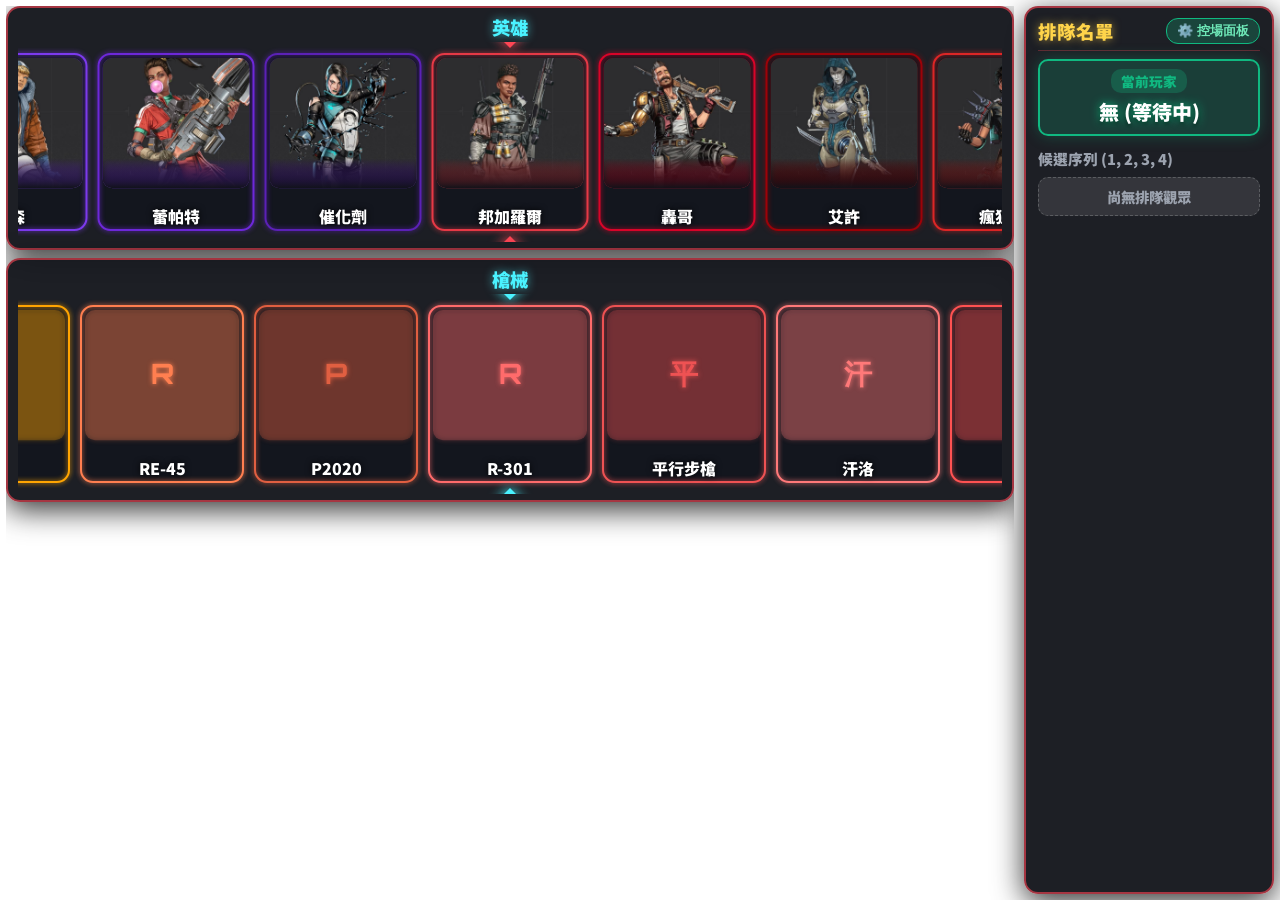
==== index.html @ d0d43a81 "BUGFIX: Fix script load order - wheel.js must load before hero_reel.js/weapon_reel.js (window.safeRo" ====
<!DOCTYPE html>
<html lang="zh-TW">
<head>
  <meta charset="UTF-8">
  <meta name="viewport" content="width=device-width, initial-scale=1.0">
  <title>Apex 轉盤小幫手</title>
  <link rel="stylesheet" href="css/style.css?v=1.0.2">
</head>
<body>
  <!-- Canvas Confetti Overlay -->
  <canvas id="confettiCanvas"></canvas>

  <div class="app-container">
    <!-- Top Application Header (Shown in Dock Mode) -->
    <header class="app-header">
      <div class="brand-logo">
        <div class="apex-icon"></div>
        <h1>Apex 轉盤小幫手</h1>
      </div>
      <div class="header-controls">
        <button id="toggleViewModeBtn" class="btn" style="background: rgba(16, 185, 129, 0.2); border-color: #10B981; color: #6EE7B7;">
          🎥 切換直播觀眾畫面
        </button>
        <button id="obsGuideBtn" class="btn">OBS 整合教學</button>
      </div>
    </header>

    <!-- Main Content Area -->
    <main class="main-content">
      
      <!-- Left: Dual Horizontal Reel Section (Hero Top, Weapon Bottom, Spin Actions) -->
      <section class="wheels-section">
        
        <!-- Twitch Realtime Live Notice Banner -->
        <div id="twitchNoticeBanner" class="twitch-notice-banner" style="display: none;">
          <span id="twitchNoticeText">Twitch 實況動態訊息</span>
        </div>

        <div class="wheels-container">
          <!-- 1. Top: Horizontal Hero Selector Reel -->
          <div class="hero-reel-card">
            <div class="wheel-title">英雄</div>
            <div class="hero-reel-wrapper">
              <canvas id="heroReelCanvas"></canvas>
            </div>
          </div>

          <!-- 2. Bottom: Horizontal Weapon Selector Reel -->
          <div class="hero-reel-card">
            <div class="wheel-title">槍械</div>
            <div class="hero-reel-wrapper">
              <canvas id="weaponReelCanvas"></canvas>
            </div>
          </div>
        </div>

        <!-- Spin Action Bar (Shown in Dock Mode) -->
        <div class="spin-action-bar">
          <button id="spinBothBtn" class="btn btn-primary btn-large-spin">
            一鍵全抽
          </button>
          <div class="spin-buttons-group">
            <button id="spinLegendBtn" class="btn">單獨抽英雄</button>
            <button id="spinWeaponBtn" class="btn">單獨抽槍械</button>
          </div>
        </div>

        <!-- Result Combination Banner (Shown in Dock Mode) -->
        <div id="resultBanner" class="result-banner">
          <div class="result-title">隨機組合結果</div>
          <div id="resultCombination" class="result-combination">請點擊上方按鈕或由觀眾扣點抽籤！</div>
        </div>

      </section>

      <!-- Right Panel 1: Stream Broadcast Queue Panel (Shown in Viewer Mode) -->
      <aside class="overlay-queue-panel">
        <div class="overlay-queue-header-bar">
          <span class="overlay-queue-title">排隊名單</span>
          <button id="dockGearToggleBtn" class="gear-toggle-btn" title="點擊切換實況主控制面板">
            ⚙️ 控場面板
          </button>
        </div>
        <div class="overlay-active-card">
          <div class="active-badge-tag">當前玩家</div>
          <div id="overlayActiveName" class="overlay-active-name">無 (等待中)</div>
        </div>
        <div class="overlay-waitlist-header">候選序列 (1, 2, 3, 4)</div>
        <div id="overlayWaitlistContainer" class="overlay-waitlist-list">
          <div class="overlay-wait-row empty">尚無排隊觀眾</div>
        </div>
      </aside>

      <!-- Right Panel 2: Streamer Control & Settings Dock (Shown in Dock Mode) -->
      <aside class="sidebar-panel">
        <div class="tab-nav">
          <button class="tab-btn active" data-tab="tabQueue">控場</button>
          <button class="tab-btn" data-tab="tabLegends">英雄庫</button>
          <button class="tab-btn" data-tab="tabWeapons">槍械庫</button>
          <button class="tab-btn" data-tab="tabTwitch">Twitch 連動</button>
          <button class="tab-btn" data-tab="tabSettings">設定</button>
        </div>

        <!-- Tab 1: Streamer Queue Controller -->
        <div id="tabQueue" class="tab-content active">
          <div id="queueControlCard" class="queue-control-card">
            <div class="queue-header">
              <span class="queue-title">實況主佇列控場</span>
              <span id="queueBadgeCount" class="queue-badge">佇列: 0 人</span>
            </div>

            <div class="queue-active-player">
              <div class="active-label">當前挑戰玩家：</div>
              <div id="activePlayerName" class="active-name">無 (等待觀眾點數兌換)</div>
            </div>

            <div class="queue-actions">
              <button id="completeChallengeBtn" class="btn btn-primary" style="flex: 2; justify-content: center; background: #10B981; border-color: #10B981; font-size: 0.95rem; padding: 10px 8px;">
                完成此局挑戰 (抽取下一位)
              </button>
              <button id="clearQueueBtn" class="btn" style="flex: 1; justify-content: center; background: rgba(239, 68, 68, 0.2); border-color: #EF4444; color: #FCA5A5; font-size: 0.85rem;">
                清空佇列
              </button>
            </div>

            <div id="queueWaitlistContainer" class="queue-waitlist">
              <!-- Waiting list items injected by JS -->
            </div>
          </div>
        </div>

        <!-- Tab 2: Legends Editor -->
        <div id="tabLegends" class="tab-content">
          <div class="item-filter-tools">
            <button id="selectAllLegendsBtn" class="btn">全選</button>
            <button id="deselectAllLegendsBtn" class="btn">全不選</button>
          </div>
          <div id="legendListEditor" class="item-list-container">
            <!-- Dynamic checkboxes injected by JS -->
          </div>
        </div>

        <!-- Tab 3: Weapons Editor -->
        <div id="tabWeapons" class="tab-content">
          <div class="item-filter-tools">
            <button id="selectAllWeaponsBtn" class="btn">全選</button>
            <button id="deselectAllWeaponsBtn" class="btn">全不選</button>
          </div>
          <div id="weaponListEditor" class="item-list-container">
            <!-- Dynamic checkboxes injected by JS -->
          </div>
        </div>

        <!-- Tab 4: Zero-Setup Twitch Integration -->
        <div id="tabTwitch" class="tab-content">
          <div id="twitchStatusBadge" class="twitch-status-badge disconnected">
            Twitch 未連線
          </div>

          <div class="setting-group">
            <label for="twitchChannelInput">Twitch 頻道名稱 (Channel ID)</label>
            <input type="text" id="twitchChannelInput" placeholder="例如: arnold1124" style="padding: 8px 12px; background: var(--apex-card); border: 1px solid var(--apex-border); color: #fff; border-radius: var(--radius-md);">
          </div>

          <div class="setting-group">
            <label for="twitchRewardInput">忠誠點數兌換項目名稱</label>
            <input type="text" id="twitchRewardInput" value="抽隨機英雄和槍枝" placeholder="例如: 抽隨機英雄和槍枝" style="padding: 8px 12px; background: var(--apex-card); border: 1px solid var(--apex-border); color: #fff; border-radius: var(--radius-md);">
            <span style="font-size: 0.82rem; color: var(--accent-gold); line-height: 1.4; margin-top: 2px;">
              ⚡ 免權限零設定說明：在 Twitch 後台建立此點數時，只需將「需要觀眾輸入文字」勾選開啟，即可開箱即用！
            </span>
          </div>

          <div class="setting-group" style="margin-top: 8px;">
            <label style="display: flex; align-items: center; gap: 10px; cursor: pointer; color: var(--text-main); font-weight: 700;">
              <input type="checkbox" id="strictPointsOnlyCheck" checked style="width: 18px; height: 18px; accent-color: var(--apex-red);">
              <span>防刷機制：僅限真正扣除忠誠點數才觸發 (阻擋免費文字/指令)</span>
            </label>
          </div>

          <div style="margin-top: 12px; display: flex; flex-direction: column; gap: 8px;">
            <button id="connectTwitchBtn" class="btn btn-primary" style="width: 100%; justify-content: center; padding: 12px;">
              儲存設定並連結 Twitch
            </button>
            <button id="testTwitchTriggerBtn" class="btn" style="width: 100%; justify-content: center; padding: 10px; background: rgba(145, 70, 255, 0.2); border-color: #9146FF; color: #E0C3FF;">
              測試連動抽籤 (Test Trigger)
            </button>
            <div id="twitchSaveToast" class="save-toast-banner" style="display: none;">
              ✓ 設定已成功儲存並套用！
            </div>
          </div>

          <!-- Twitch Debug Log Window -->
          <div style="margin-top: 10px;">
            <label style="font-size: 0.85rem; font-weight: 700; color: var(--text-sub);">Twitch 即時訊號監控 Log</label>
            <div id="twitchLogContainer" class="twitch-log-box">
              <div class="log-item">零設定模式：輸入頻道名稱即可直接連線使用。</div>
            </div>
          </div>
        </div>

        <!-- Tab 5: Settings -->
        <div id="tabSettings" class="tab-content">
          <div class="setting-group">
            <label for="volumeSlider">音效音量</label>
            <input type="range" id="volumeSlider" min="0" max="1" step="0.05" value="0.65">
          </div>

          <div class="setting-group">
            <label for="durationSlider">旋轉時間</label>
            <input type="range" id="durationSlider" min="2000" max="8000" step="500" value="4500">
          </div>

          <div class="setting-group" style="margin-top: 10px;">
            <label style="display: flex; align-items: center; gap: 10px; cursor: pointer; color: var(--text-main); font-weight: 700;">
              <input type="checkbox" id="muteDockAudioCheck" checked style="width: 18px; height: 18px; accent-color: var(--apex-red);">
              <span>防止重音：控制面板自動靜音 (由 OBS 直播圖層發聲)</span>
            </label>
          </div>
        </div>
      </aside>
    </main>
  </div>

  <!-- OBS Guide Modal -->
  <div id="obsGuideModal" class="modal-overlay">
    <div class="modal-box">
      <div class="modal-header">
        <h2>OBS Studio 插件整合教學</h2>
        <button id="closeModalBtn" class="btn">關閉</button>
      </div>
      <div class="modal-body">
        <p>這款雙橫向選單可完美整合至 OBS Studio 做為實況圖層或控制面板：</p>
        <ol>
          <li>
            <strong>自訂圖片：</strong>
            <br>
            您可將英雄/槍械圖片放置於 <code>image/</code> 資料夾中。
          </li>
          <li>
            <strong>Twitch 忠誠點數連動：</strong>
            <br>
            點擊右側側邊欄 <code>Twitch 連動</code>，填入您的頻道名稱（如 <code>arnold1124</code>）並點擊連線！觀眾兌換忠誠點數即會自動觸發排隊抽籤！
          </li>
          <li>
            <strong>設定為 OBS 實況圖層（畫面呈現）：</strong>
            <br>
            在 OBS「來源」視窗點擊 <code>+</code> &rarr; 選擇 <code>瀏覽器</code>。
            網址填寫 <code>http://localhost:8000/</code>。
          </li>
          <li>
            <strong>設定為 OBS 獨立控制面板（實況主控場）：</strong>
            <br>
            在 OBS 頂部選單點擊 <code>停駐視窗 (D)</code> &rarr; <code>自訂瀏覽器停駐點...</code>。
            網址填寫 <code>http://localhost:8000/?mode=dock</code>！
          </li>
        </ol>
      </div>
    </div>
  </div>

  <!-- JavaScript Scripts: Load Order Matters! wheel.js must be before hero_reel & weapon_reel -->
  <script src="js/apex_data.js?v=1.0.3"></script>
  <script src="js/audio.js?v=1.0.3"></script>
  <script src="js/wheel.js?v=1.0.3"></script>
  <script src="js/hero_reel.js?v=1.0.3"></script>
  <script src="js/weapon_reel.js?v=1.0.3"></script>
  <script src="js/twitch_integration.js?v=1.0.3"></script>
  <script src="js/app.js?v=1.0.3"></script>
</body>
</html>
---- css/style.css ----
/* ==========================================================================
   Apex Legends OBS Visual Roulette Style Sheet
   Includes Horizontal Hero Character Carousel & Weapon Wheel
   Compact Layout matching User Hand-Drawn Sketch & 800x600 Viewport
   ========================================================================== */

@import url('https://fonts.googleapis.com/css2?family=Orbitron:wght@600;800;900&family=Noto+Sans+TC:wght@500;700;900&display=swap');

:root {
  --apex-red: #ff4655;
  --apex-red-hover: #fa233b;
  --apex-dark: #0f1015;
  --apex-panel: rgba(22, 25, 35, 0.9);
  --apex-card: rgba(30, 34, 48, 0.8);
  --apex-border: rgba(255, 70, 85, 0.3);
  --text-main: #ffffff;
  --text-sub: #9ca3af;
  --accent-cyan: #4af2ff;
  --accent-gold: #ffd44a;
  --radius-lg: 14px;
  --radius-md: 10px;
  --shadow-glow: 0 0 20px rgba(255, 70, 85, 0.4);
}

* {
  box-sizing: border-box;
  margin: 0;
  padding: 0;
  user-select: none;
}

body {
  font-family: 'Noto Sans TC', 'Orbitron', system-ui, sans-serif;
  background-color: transparent;
  color: var(--text-main);
  min-height: 100vh;
  overflow: hidden;
}

/* ==========================================================================
   DEFAULT LAYOUT: Pure Stream Viewer Overlay (3 Components Only!)
   1. Hero Reel (Top Left)
   2. Gun Reel (Bottom Left)
   3. Queue Waitlist (Right Side)
   High Contrast & Large Bold Typography for OBS Corner Scaling Readability!
   ========================================================================== */

.app-container {
  display: flex;
  flex-direction: column;
  height: 100vh;
  overflow: hidden;
  background: transparent;
}

/* Hide Top Header, Spin Action Buttons, Result Banner, and Sidebar Tabs BY DEFAULT */
.app-header,
.spin-action-bar,
.result-banner,
.sidebar-panel {
  display: none !important;
}

/* Show Pure Stream Queue Panel BY DEFAULT */
.overlay-queue-panel {
  display: flex !important;
  width: 250px;
  background: rgba(15, 17, 24, 0.94);
  border: 2px solid rgba(255, 70, 85, 0.6);
  border-radius: var(--radius-lg);
  padding: 10px 12px;
  gap: 8px;
  box-shadow: 0 8px 30px rgba(0, 0, 0, 0.8);
  height: 100%;
  flex-direction: column;
}

.main-content {
  display: flex;
  flex: 1;
  gap: 10px;
  padding: 6px;
  max-width: 1600px;
  margin: 0 auto;
  width: 100%;
  height: 100vh;
  overflow: hidden;
  background: transparent;
}

.wheels-section {
  flex: 1;
  display: flex;
  flex-direction: column;
  align-items: center;
  gap: 8px;
  height: 100%;
  overflow-y: auto;
  justify-content: flex-start;
}

.wheels-section::-webkit-scrollbar {
  width: 4px;
}
.wheels-section::-webkit-scrollbar-thumb {
  background: var(--apex-red);
  border-radius: 2px;
}

.wheels-container {
  display: flex;
  flex-direction: column;
  align-items: center;
  gap: 8px;
  width: 100%;
}

.hero-reel-card {
  width: 100%;
  background: rgba(15, 17, 24, 0.94);
  border: 2px solid rgba(255, 70, 85, 0.6);
  border-radius: var(--radius-lg);
  padding: 6px 10px;
  display: flex;
  flex-direction: column;
  align-items: center;
  justify-content: center;
  backdrop-filter: blur(10px);
  box-shadow: 0 8px 30px rgba(0, 0, 0, 0.8);
}

.hero-reel-wrapper {
  position: relative;
  width: 100%;
  height: 200px;
  overflow: hidden;
  display: flex;
  align-items: center;
  justify-content: center;
}

.wheel-title {
  font-family: 'Orbitron', 'Noto Sans TC', sans-serif;
  font-size: 1.15rem;
  font-weight: 900;
  color: var(--accent-cyan);
  margin-bottom: 2px;
  display: flex;
  align-items: center;
  gap: 6px;
  text-shadow: 0 0 10px rgba(74, 242, 255, 0.6);
}

/* Queue Waitlist Panel Styling - HIGH CONTRAST LARGE BOLD FONT */
.overlay-queue-header-bar {
  display: flex;
  justify-content: space-between;
  align-items: center;
  border-bottom: 1.5px solid var(--apex-border);
  padding-bottom: 6px;
  flex-shrink: 0;
}

.overlay-queue-title {
  font-family: 'Orbitron', 'Noto Sans TC', sans-serif;
  font-size: 1.15rem;
  font-weight: 900;
  color: var(--accent-gold);
  letter-spacing: 1px;
  text-shadow: 0 0 10px rgba(255, 212, 74, 0.6);
}

.gear-toggle-btn {
  background: rgba(16, 185, 129, 0.25);
  border: 1px solid #10B981;
  color: #6EE7B7;
  font-size: 0.82rem;
  font-weight: 900;
  padding: 3px 10px;
  border-radius: 12px;
  cursor: pointer;
  transition: all 0.2s ease;
}

.gear-toggle-btn:hover {
  background: #10B981;
  color: #000;
}

.overlay-active-card {
  background: rgba(16, 185, 129, 0.2);
  border: 2px solid #10B981;
  border-radius: var(--radius-md);
  padding: 8px 10px;
  display: flex;
  flex-direction: column;
  align-items: center;
  gap: 4px;
  text-align: center;
  flex-shrink: 0;
  box-shadow: 0 0 15px rgba(16, 185, 129, 0.3);
}

.active-badge-tag {
  font-size: 0.85rem;
  font-weight: 900;
  color: #10B981;
  background: rgba(16, 185, 129, 0.25);
  padding: 2px 10px;
  border-radius: 10px;
}

.overlay-active-name {
  font-size: 1.25rem;
  font-weight: 900;
  color: #ffffff;
  text-shadow: 0 0 10px #10B981, 0 2px 4px rgba(0,0,0,0.9);
  word-break: break-all;
}

.overlay-waitlist-header {
  font-size: 0.92rem;
  font-weight: 900;
  color: var(--text-sub);
  margin-top: 4px;
  flex-shrink: 0;
}

.overlay-waitlist-list {
  display: flex;
  flex-direction: column;
  gap: 6px;
  overflow-y: auto;
  flex: 1;
}

.overlay-waitlist-list::-webkit-scrollbar {
  width: 4px;
}
.overlay-waitlist-list::-webkit-scrollbar-thumb {
  background: #10B981;
  border-radius: 2px;
}

.overlay-wait-row {
  display: flex;
  align-items: center;
  gap: 8px;
  background: rgba(255, 255, 255, 0.1);
  border: 1px solid rgba(255, 255, 255, 0.2);
  padding: 8px 10px;
  border-radius: var(--radius-md);
  font-size: 1rem;
  color: #ffffff;
  flex-shrink: 0;
  font-weight: 900;
}

.overlay-wait-row .num {
  font-family: 'Orbitron', sans-serif;
  font-weight: 900;
  font-size: 1.15rem;
  color: #10B981;
  min-width: 24px;
  text-shadow: 0 0 6px #10B981;
}

.overlay-wait-row .name {
  font-weight: 900;
  overflow: hidden;
  text-overflow: ellipsis;
  white-space: nowrap;
  text-shadow: 0 1px 3px rgba(0,0,0,0.9);
}

.overlay-wait-row.empty {
  color: var(--text-sub);
  font-size: 0.9rem;
  justify-content: center;
  border-style: dashed;
}


/* ==========================================================================
   STREAMER CONTROL DOCK MODE (`body.dock-mode` or `?mode=dock`)
   Only activated in OBS Custom Dock (停駐視窗) for streamer control
   ========================================================================== */

body.dock-mode {
  background-color: var(--apex-dark) !important;
  background-image: 
    radial-gradient(circle at 15% 20%, rgba(255, 70, 85, 0.12) 0%, transparent 40%),
    radial-gradient(circle at 85% 80%, rgba(74, 242, 255, 0.08) 0%, transparent 40%) !important;
  overflow-y: auto !important;
}

body.dock-mode .app-container {
  height: auto !important;
  min-height: 100vh;
  overflow-y: auto !important;
}

body.dock-mode .app-header {
  display: flex !important;
}

body.dock-mode .spin-action-bar {
  display: flex !important;
}

body.dock-mode .sidebar-panel {
  display: flex !important;
  width: 100% !important;
  max-width: 100% !important;
  min-width: 280px;
}

body.dock-mode .overlay-queue-panel {
  display: none !important;
}

body.dock-mode .hero-reel-wrapper {
  height: 145px !important;
}

body.dock-mode .main-content {
  display: flex !important;
  flex-direction: column !important;
  height: auto !important;
  min-height: calc(100vh - 44px) !important;
  overflow-y: auto !important;
  padding: 10px !important;
  gap: 12px !important;
}

body.dock-mode .wheels-section {
  width: 100% !important;
  height: auto !important;
  overflow: visible !important;
}

/* App Header */
.app-header {
  display: flex;
  justify-content: space-between;
  align-items: center;
  padding: 6px 14px;
  background: var(--apex-panel);
  backdrop-filter: blur(12px);
  border-bottom: 1px solid var(--apex-border);
  box-shadow: 0 2px 10px rgba(0, 0, 0, 0.5);
}

.brand-logo {
  display: flex;
  align-items: center;
  gap: 8px;
}

.brand-logo .apex-icon {
  width: 22px;
  height: 22px;
  background: var(--apex-red);
  clip-path: polygon(50% 0%, 100% 100%, 0% 100%);
}

.brand-logo h1 {
  font-family: 'Orbitron', 'Noto Sans TC', sans-serif;
  font-size: 1.1rem;
  font-weight: 900;
  letter-spacing: 1px;
  background: linear-gradient(135deg, #ffffff 0%, var(--apex-red) 100%);
  -webkit-background-clip: text;
  -webkit-text-fill-color: transparent;
}

.header-controls {
  display: flex;
  gap: 8px;
}

/* Buttons */
.btn {
  background: var(--apex-card);
  color: var(--text-main);
  border: 1px solid var(--apex-border);
  padding: 6px 12px;
  font-size: 0.82rem;
  font-weight: 700;
  border-radius: var(--radius-md);
  cursor: pointer;
  display: inline-flex;
  align-items: center;
  gap: 6px;
  transition: all 0.2s ease;
}

.btn:hover {
  background: rgba(255, 70, 85, 0.2);
  border-color: var(--apex-red);
  transform: translateY(-1px);
  box-shadow: 0 4px 12px rgba(255, 70, 85, 0.3);
}

.btn-primary {
  background: var(--apex-red);
  border-color: var(--apex-red);
  color: #ffffff;
  font-size: 0.95rem;
  padding: 8px 20px;
  letter-spacing: 1px;
}

.btn-primary:hover {
  background: var(--apex-red-hover);
  box-shadow: var(--shadow-glow);
}

.btn-large-spin {
  font-family: 'Orbitron', 'Noto Sans TC', sans-serif;
  font-size: 1.15rem;
  font-weight: 900;
  padding: 10px 32px;
  border-radius: 30px;
  background: linear-gradient(135deg, #ff4655 0%, #ff1e38 100%);
  box-shadow: 0 0 20px rgba(255, 70, 85, 0.5);
  animation: pulse-glow 2s infinite alternate;
}

@keyframes pulse-glow {
  0% { box-shadow: 0 0 15px rgba(255, 70, 85, 0.4); }
  100% { box-shadow: 0 0 30px rgba(255, 70, 85, 0.8), 0 0 8px #ffffff; }
}

/* Streamer Queue Control Card (Dock Mode) */
.queue-control-card {
  width: 100%;
  background: rgba(16, 185, 129, 0.08);
  border: 1.5px solid #10B981;
  border-radius: var(--radius-lg);
  padding: 10px 12px;
  display: flex;
  flex-direction: column;
  gap: 8px;
  box-shadow: 0 0 15px rgba(16, 185, 129, 0.2);
}

.queue-header {
  display: flex;
  justify-content: space-between;
  align-items: center;
}

.queue-title {
  font-family: 'Orbitron', 'Noto Sans TC', sans-serif;
  font-size: 0.9rem;
  font-weight: 900;
  color: #10B981;
}

.queue-badge {
  background: #10B981;
  color: #000;
  font-weight: 900;
  font-size: 0.75rem;
  padding: 2px 8px;
  border-radius: 10px;
}

.queue-active-player {
  background: rgba(0, 0, 0, 0.4);
  border: 1px solid rgba(16, 185, 129, 0.3);
  padding: 8px 10px;
  border-radius: var(--radius-md);
  display: flex;
  align-items: center;
  gap: 8px;
}

.active-label {
  font-size: 0.8rem;
  color: var(--text-sub);
}

.active-name {
  font-size: 0.98rem;
  font-weight: 900;
  color: #ffffff;
  text-shadow: 0 0 8px #10B981;
}

.queue-actions {
  display: flex;
  gap: 6px;
}

.queue-waitlist {
  display: flex;
  flex-wrap: wrap;
  gap: 4px;
  font-size: 0.75rem;
}

.queue-wait-item {
  background: rgba(255, 255, 255, 0.08);
  border: 1px solid rgba(255, 255, 255, 0.15);
  padding: 2px 8px;
  border-radius: 10px;
  color: var(--text-sub);
}

/* Spin Controls Action Bar */
.spin-action-bar {
  display: flex;
  flex-direction: column;
  align-items: center;
  gap: 6px;
  margin-top: 2px;
}

.spin-buttons-group {
  display: flex;
  gap: 8px;
}

/* Winning Result Banner */
.result-banner {
  width: 100%;
  background: linear-gradient(90deg, rgba(255, 70, 85, 0.1) 0%, rgba(255, 70, 85, 0.25) 50%, rgba(255, 70, 85, 0.1) 100%);
  border: 1.5px solid var(--apex-red);
  border-radius: var(--radius-lg);
  padding: 8px 14px;
  text-align: center;
  box-shadow: var(--shadow-glow);
  display: none;
  animation: result-slide-in 0.4s ease;
}

.result-banner.active {
  display: block;
}

@keyframes result-slide-in {
  from { opacity: 0; transform: translateY(10px); }
  to { opacity: 1; transform: translateY(0); }
}

.result-title {
  font-size: 0.75rem;
  color: var(--accent-gold);
  letter-spacing: 1.5px;
  text-transform: uppercase;
  margin-bottom: 2px;
}

.result-combination {
  font-family: 'Orbitron', 'Noto Sans TC', sans-serif;
  font-size: 1.25rem;
  font-weight: 900;
  color: #ffffff;
  text-shadow: 0 0 10px rgba(255, 255, 255, 0.8), 0 0 16px var(--apex-red);
}

/* Twitch Integration Badge, Toast, Debug Log & Notice Banner */
.twitch-status-badge {
  padding: 6px 10px;
  border-radius: var(--radius-md);
  font-weight: 700;
  font-size: 0.8rem;
  text-align: center;
  margin-bottom: 8px;
  transition: all 0.3s ease;
}

.twitch-status-badge.connected {
  background: rgba(16, 185, 129, 0.2);
  border: 1px solid #10B981;
  color: #10B981;
}

.twitch-status-badge.connecting {
  background: rgba(245, 158, 11, 0.2);
  border: 1px solid #F59E0B;
  color: #F59E0B;
}

.twitch-status-badge.disconnected {
  background: rgba(156, 163, 175, 0.15);
  border: 1px solid #9CA3AF;
  color: #9CA3AF;
}

.twitch-status-badge.error {
  background: rgba(239, 68, 68, 0.2);
  border: 1px solid #EF4444;
  color: #EF4444;
}

.save-toast-banner {
  margin-top: 6px;
  padding: 6px 10px;
  background: rgba(16, 185, 129, 0.2);
  border: 1px solid #10B981;
  color: #10B981;
  border-radius: var(--radius-md);
  font-size: 0.8rem;
  font-weight: 700;
  text-align: center;
  animation: result-slide-in 0.3s ease;
}

.twitch-log-box {
  margin-top: 4px;
  background: rgba(10, 12, 18, 0.9);
  border: 1px solid rgba(255, 255, 255, 0.1);
  border-radius: var(--radius-md);
  padding: 6px 8px;
  font-family: Consolas, monospace;
  font-size: 0.72rem;
  color: #a7f3d0;
  max-height: 100px;
  overflow-y: auto;
  line-height: 1.4;
}

.twitch-log-box .log-item {
  margin-bottom: 2px;
  word-break: break-all;
  border-bottom: 1px solid rgba(255, 255, 255, 0.04);
  padding-bottom: 2px;
}

.twitch-notice-banner {
  width: 100%;
  background: linear-gradient(90deg, rgba(145, 70, 255, 0.2) 0%, rgba(145, 70, 255, 0.4) 50%, rgba(145, 70, 255, 0.2) 100%);
  border: 1px solid #9146FF;
  border-radius: var(--radius-lg);
  padding: 6px 12px;
  text-align: center;
  color: #E0C3FF;
  font-weight: 700;
  font-size: 0.88rem;
  box-shadow: 0 0 15px rgba(145, 70, 255, 0.4);
  animation: twitch-pulse 2s infinite alternate;
}

@keyframes twitch-pulse {
  0% { box-shadow: 0 0 10px rgba(145, 70, 255, 0.3); }
  100% { box-shadow: 0 0 25px rgba(145, 70, 255, 0.8); }
}

/* Right Sidebar Editor & Controls (Dock Mode Only) */
.sidebar-panel {
  width: 290px;
  background: var(--apex-panel);
  border: 1px solid var(--apex-border);
  border-radius: var(--radius-lg);
  padding: 10px;
  display: flex;
  flex-direction: column;
  gap: 10px;
  height: 100%;
  overflow-y: auto;
}

.sidebar-panel::-webkit-scrollbar {
  width: 4px;
}
.sidebar-panel::-webkit-scrollbar-thumb {
  background: var(--apex-red);
  border-radius: 2px;
}

.tab-nav {
  display: flex;
  border-bottom: 1px solid rgba(255, 255, 255, 0.1);
}

.tab-btn {
  flex: 1;
  padding: 6px 2px;
  background: transparent;
  border: none;
  color: var(--text-sub);
  font-weight: 700;
  font-size: 0.8rem;
  cursor: pointer;
  border-bottom: 2px solid transparent;
  transition: all 0.2s;
  text-align: center;
}

.tab-btn.active {
  color: var(--apex-red);
  border-bottom-color: var(--apex-red);
}

.tab-content {
  display: none;
}

.tab-content.active {
  display: flex;
  flex-direction: column;
  gap: 10px;
}

/* Settings Form Controls */
.setting-group {
  display: flex;
  flex-direction: column;
  gap: 4px;
}

.setting-group label {
  font-size: 0.8rem;
  font-weight: 700;
  color: var(--text-sub);
}

.setting-group input[type="range"],
.setting-group select {
  background: var(--apex-card);
  border: 1px solid var(--apex-border);
  color: var(--text-main);
  padding: 6px 10px;
  border-radius: var(--radius-md);
  outline: none;
}

/* Item List Checkboxes */
.item-filter-tools {
  display: flex;
  gap: 6px;
  margin-bottom: 4px;
}

.item-list-container {
  display: flex;
  flex-direction: column;
  gap: 4px;
  max-height: 400px;
  overflow-y: auto;
  padding-right: 4px;
}

.item-checkbox-row {
  display: flex;
  align-items: center;
  justify-content: space-between;
  background: rgba(255, 255, 255, 0.04);
  padding: 6px 10px;
  border-radius: 6px;
  border-left: 3px solid var(--apex-red);
}

.item-checkbox-row label {
  display: flex;
  align-items: center;
  gap: 8px;
  cursor: pointer;
  font-size: 0.82rem;
  width: 100%;
}

.item-checkbox-row input[type="checkbox"] {
  accent-color: var(--apex-red);
  width: 14px;
  height: 14px;
}

/* Confetti Particle Canvas overlay */
#confettiCanvas {
  position: fixed;
  top: 0;
  left: 0;
  width: 100vw;
  height: 100vh;
  pointer-events: none;
  z-index: 9999;
}

/* OBS Setup Guide Modal */
.modal-overlay {
  position: fixed;
  top: 0;
  left: 0;
  width: 100vw;
  height: 100vh;
  background: rgba(0, 0, 0, 0.85);
  backdrop-filter: blur(8px);
  display: none;
  align-items: center;
  justify-content: center;
  z-index: 10000;
}

.modal-overlay.active {
  display: flex;
}

.modal-box {
  background: var(--apex-panel);
  border: 2px solid var(--apex-red);
  border-radius: var(--radius-lg);
  padding: 20px;
  max-width: 600px;
  width: 90%;
  box-shadow: 0 0 30px rgba(255, 70, 85, 0.4);
}

.modal-header {
  display: flex;
  justify-content: space-between;
  align-items: center;
  margin-bottom: 12px;
}

.modal-header h2 {
  color: var(--apex-red);
  font-family: 'Orbitron', sans-serif;
  font-size: 1.1rem;
}

.modal-body {
  line-height: 1.5;
  font-size: 0.85rem;
}

.modal-body code {
  background: rgba(255, 70, 85, 0.15);
  color: var(--accent-gold);
  padding: 2px 6px;
  border-radius: 4px;
}

.modal-body li {
  margin-bottom: 6px;
}
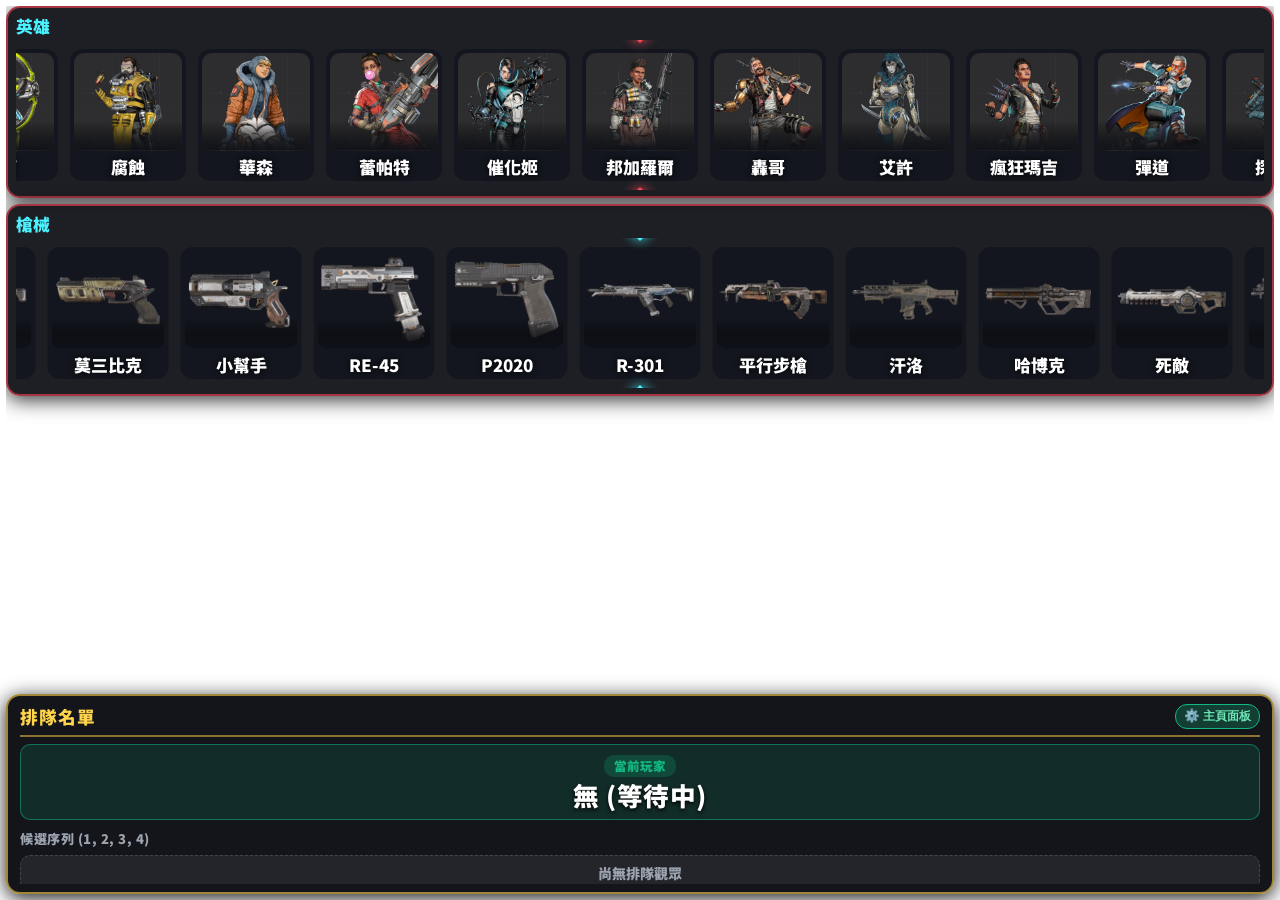
==== commit 9cc32b31: "UI: rename 控場 tab/button to 主頁" ====
--- a/index.html
+++ b/index.html
@@ -78,7 +78,7 @@
         <div class="overlay-queue-header-bar">
           <span class="overlay-queue-title">排隊名單</span>
           <button id="dockGearToggleBtn" class="gear-toggle-btn" title="點擊切換實況主控制面板">
-            ⚙️ 控場面板
+            ⚙️ 主頁面板
           </button>
         </div>
         <div class="overlay-active-card">
@@ -94,7 +94,7 @@
       <!-- Right Panel 2: Streamer Control & Settings Dock (Shown in Dock Mode) -->
       <aside class="sidebar-panel">
         <div class="tab-nav">
-          <button class="tab-btn active" data-tab="tabQueue">控場</button>
+          <button class="tab-btn active" data-tab="tabQueue">主頁</button>
           <button class="tab-btn" data-tab="tabLegends">英雄庫</button>
           <button class="tab-btn" data-tab="tabWeapons">槍械庫</button>
           <button class="tab-btn" data-tab="tabTwitch">Twitch 連動</button>
@@ -105,7 +105,7 @@
         <div id="tabQueue" class="tab-content active">
           <div id="queueControlCard" class="queue-control-card">
             <div class="queue-header">
-              <span class="queue-title">實況主佇列控場</span>
+              <span class="queue-title">實況主佇列主頁</span>
               <span id="queueBadgeCount" class="queue-badge">佇列: 0 人</span>
             </div>
 
--- a/css/style.css
+++ b/css/style.css
@@ -38,11 +38,12 @@
 }
 
 /* ==========================================================================
-   DEFAULT LAYOUT: Pure Stream Viewer Overlay (3 Components Only!)
-   1. Hero Reel (Top Left)
-   2. Gun Reel (Bottom Left)
-   3. Queue Waitlist (Right Side)
-   High Contrast & Large Bold Typography for OBS Corner Scaling Readability!
+   DEFAULT LAYOUT: Vertical Sidebar Overlay
+   All components stacked top-to-bottom in one column:
+   1. Queue Panel (top)
+   2. Hero Result Card
+   3. Weapon Result Card
+   4. Result Banner (after spin)
    ========================================================================== */
 
 .app-container {
@@ -53,54 +54,62 @@
   background: transparent;
 }
 
-/* Hide Top Header, Spin Action Buttons, Result Banner, and Sidebar Tabs BY DEFAULT */
+/* Hide Top Header, Spin Action Buttons, and Sidebar Tabs BY DEFAULT */
 .app-header,
 .spin-action-bar,
-.result-banner,
 .sidebar-panel {
   display: none !important;
 }
 
-/* Show Pure Stream Queue Panel BY DEFAULT */
-.overlay-queue-panel {
-  display: flex !important;
-  width: 250px;
-  background: rgba(15, 17, 24, 0.94);
-  border: 2px solid rgba(255, 70, 85, 0.6);
-  border-radius: var(--radius-lg);
-  padding: 10px 12px;
-  gap: 8px;
-  box-shadow: 0 8px 30px rgba(0, 0, 0, 0.8);
-  height: 100%;
-  flex-direction: column;
-}
-
+/* Result Banner: HIDDEN until spin completes */
+.result-banner {
+  display: none;
+}
+
+/* VERTICAL COLUMN: main content stacks top-to-bottom */
 .main-content {
   display: flex;
+  flex-direction: column;
   flex: 1;
-  gap: 10px;
+  gap: 6px;
   padding: 6px;
-  max-width: 1600px;
-  margin: 0 auto;
   width: 100%;
   height: 100vh;
   overflow: hidden;
   background: transparent;
 }
 
+/* Queue panel: horizontal compact bar at top */
+.overlay-queue-panel {
+  display: flex !important;
+  width: 100% !important;
+  height: auto !important;
+  min-height: auto !important;
+  max-height: 200px;
+  background: rgba(10, 12, 18, 0.96);
+  border: 2px solid rgba(255, 212, 74, 0.6);
+  border-radius: var(--radius-lg);
+  padding: 8px 12px;
+  gap: 7px;
+  box-shadow: 0 4px 20px rgba(0, 0, 0, 0.9);
+  flex-direction: column;
+  flex-shrink: 0;
+}
+
+/* Wheels section: takes remaining space, stacks vertically */
 .wheels-section {
   flex: 1;
   display: flex;
   flex-direction: column;
-  align-items: center;
-  gap: 8px;
-  height: 100%;
+  align-items: stretch;
+  gap: 6px;
+  height: auto;
   overflow-y: auto;
-  justify-content: flex-start;
+  min-height: 0;
 }
 
 .wheels-section::-webkit-scrollbar {
-  width: 4px;
+  width: 3px;
 }
 .wheels-section::-webkit-scrollbar-thumb {
   background: var(--apex-red);
@@ -110,29 +119,32 @@
 .wheels-container {
   display: flex;
   flex-direction: column;
-  align-items: center;
-  gap: 8px;
+  align-items: stretch;
+  gap: 6px;
   width: 100%;
 }
 
+/* Each reel card - full width vertical block */
 .hero-reel-card {
   width: 100%;
   background: rgba(15, 17, 24, 0.94);
   border: 2px solid rgba(255, 70, 85, 0.6);
   border-radius: var(--radius-lg);
-  padding: 6px 10px;
+  padding: 6px 8px;
   display: flex;
   flex-direction: column;
   align-items: center;
   justify-content: center;
   backdrop-filter: blur(10px);
-  box-shadow: 0 8px 30px rgba(0, 0, 0, 0.8);
-}
-
+  box-shadow: 0 4px 20px rgba(0, 0, 0, 0.8);
+  flex-shrink: 0;
+}
+
+/* Reel canvas wrapper - auto height based on content */
 .hero-reel-wrapper {
   position: relative;
   width: 100%;
-  height: 200px;
+  height: 150px;
   overflow: hidden;
   display: flex;
   align-items: center;
@@ -141,42 +153,44 @@
 
 .wheel-title {
   font-family: 'Orbitron', 'Noto Sans TC', sans-serif;
-  font-size: 1.15rem;
+  font-size: 1.05rem;
   font-weight: 900;
   color: var(--accent-cyan);
   margin-bottom: 2px;
   display: flex;
   align-items: center;
   gap: 6px;
-  text-shadow: 0 0 10px rgba(74, 242, 255, 0.6);
-}
-
-/* Queue Waitlist Panel Styling - HIGH CONTRAST LARGE BOLD FONT */
+  align-self: flex-start;
+}
+
+/* ==========================================================================
+   OVERLAY QUEUE PANEL - Designed for stream readability at corner scale
+   ========================================================================== */
+
 .overlay-queue-header-bar {
   display: flex;
   justify-content: space-between;
   align-items: center;
-  border-bottom: 1.5px solid var(--apex-border);
+  border-bottom: 2px solid rgba(255, 212, 74, 0.5);
   padding-bottom: 6px;
   flex-shrink: 0;
 }
 
 .overlay-queue-title {
   font-family: 'Orbitron', 'Noto Sans TC', sans-serif;
-  font-size: 1.15rem;
+  font-size: 1.1rem;
   font-weight: 900;
   color: var(--accent-gold);
   letter-spacing: 1px;
-  text-shadow: 0 0 10px rgba(255, 212, 74, 0.6);
 }
 
 .gear-toggle-btn {
   background: rgba(16, 185, 129, 0.25);
   border: 1px solid #10B981;
   color: #6EE7B7;
-  font-size: 0.82rem;
-  font-weight: 900;
-  padding: 3px 10px;
+  font-size: 0.78rem;
+  font-weight: 900;
+  padding: 3px 8px;
   border-radius: 12px;
   cursor: pointer;
   transition: all 0.2s ease;
@@ -187,70 +201,78 @@
   color: #000;
 }
 
+/* Current Player Box - BIG and visible */
 .overlay-active-card {
-  background: rgba(16, 185, 129, 0.2);
-  border: 2px solid #10B981;
+  background: rgba(16, 185, 129, 0.15);
+  border: 1.5px solid rgba(16, 185, 129, 0.5);
   border-radius: var(--radius-md);
-  padding: 8px 10px;
+  padding: 10px 12px;
   display: flex;
   flex-direction: column;
   align-items: center;
   gap: 4px;
   text-align: center;
   flex-shrink: 0;
-  box-shadow: 0 0 15px rgba(16, 185, 129, 0.3);
 }
 
 .active-badge-tag {
-  font-size: 0.85rem;
+  font-size: 0.78rem;
   font-weight: 900;
   color: #10B981;
-  background: rgba(16, 185, 129, 0.25);
+  background: rgba(16, 185, 129, 0.2);
   padding: 2px 10px;
   border-radius: 10px;
-}
-
+  letter-spacing: 1px;
+  text-transform: uppercase;
+}
+
+/* Current player name - LARGE and readable at stream scale */
 .overlay-active-name {
-  font-size: 1.25rem;
+  font-size: 1.6rem;
   font-weight: 900;
   color: #ffffff;
-  text-shadow: 0 0 10px #10B981, 0 2px 4px rgba(0,0,0,0.9);
+  text-shadow: 0 2px 4px rgba(0,0,0,0.95);
   word-break: break-all;
+  line-height: 1.1;
+  letter-spacing: 0.5px;
 }
 
 .overlay-waitlist-header {
-  font-size: 0.92rem;
+  font-size: 0.82rem;
   font-weight: 900;
   color: var(--text-sub);
-  margin-top: 4px;
+  margin-top: 2px;
   flex-shrink: 0;
+  text-transform: uppercase;
+  letter-spacing: 0.5px;
 }
 
 .overlay-waitlist-list {
   display: flex;
   flex-direction: column;
-  gap: 6px;
+  gap: 5px;
   overflow-y: auto;
   flex: 1;
 }
 
 .overlay-waitlist-list::-webkit-scrollbar {
-  width: 4px;
+  width: 3px;
 }
 .overlay-waitlist-list::-webkit-scrollbar-thumb {
   background: #10B981;
   border-radius: 2px;
 }
 
+/* Waitlist rows - readable name size */
 .overlay-wait-row {
   display: flex;
   align-items: center;
   gap: 8px;
-  background: rgba(255, 255, 255, 0.1);
-  border: 1px solid rgba(255, 255, 255, 0.2);
-  padding: 8px 10px;
+  background: rgba(255, 255, 255, 0.07);
+  border: 1px solid rgba(255, 255, 255, 0.15);
+  padding: 7px 10px;
   border-radius: var(--radius-md);
-  font-size: 1rem;
+  font-size: 1.05rem;
   color: #ffffff;
   flex-shrink: 0;
   font-weight: 900;
@@ -259,10 +281,9 @@
 .overlay-wait-row .num {
   font-family: 'Orbitron', sans-serif;
   font-weight: 900;
-  font-size: 1.15rem;
+  font-size: 1rem;
   color: #10B981;
-  min-width: 24px;
-  text-shadow: 0 0 6px #10B981;
+  min-width: 22px;
 }
 
 .overlay-wait-row .name {
@@ -270,12 +291,13 @@
   overflow: hidden;
   text-overflow: ellipsis;
   white-space: nowrap;
-  text-shadow: 0 1px 3px rgba(0,0,0,0.9);
+  text-shadow: 0 2px 4px rgba(0,0,0,0.95);
+  font-size: 1.05rem;
 }
 
 .overlay-wait-row.empty {
   color: var(--text-sub);
-  font-size: 0.9rem;
+  font-size: 0.88rem;
   justify-content: center;
   border-style: dashed;
 }
@@ -523,17 +545,24 @@
   gap: 8px;
 }
 
-/* Winning Result Banner */
+/* ==========================================================================
+   RESULT BANNER - Prominent display after spin completes
+   Visible in BOTH overlay mode and dock mode
+   ========================================================================== */
 .result-banner {
   width: 100%;
-  background: linear-gradient(90deg, rgba(255, 70, 85, 0.1) 0%, rgba(255, 70, 85, 0.25) 50%, rgba(255, 70, 85, 0.1) 100%);
-  border: 1.5px solid var(--apex-red);
+  background: linear-gradient(135deg,
+    rgba(255, 70, 85, 0.18) 0%,
+    rgba(20, 22, 35, 0.95) 40%,
+    rgba(20, 22, 35, 0.95) 60%,
+    rgba(74, 242, 255, 0.12) 100%);
+  border: 2px solid var(--apex-red);
   border-radius: var(--radius-lg);
-  padding: 8px 14px;
+  padding: 10px 14px;
   text-align: center;
-  box-shadow: var(--shadow-glow);
+  box-shadow: 0 0 25px rgba(255, 70, 85, 0.5), 0 4px 20px rgba(0,0,0,0.8);
   display: none;
-  animation: result-slide-in 0.4s ease;
+  animation: result-slide-in 0.45s cubic-bezier(0.34, 1.56, 0.64, 1);
 }
 
 .result-banner.active {
@@ -541,24 +570,33 @@
 }
 
 @keyframes result-slide-in {
-  from { opacity: 0; transform: translateY(10px); }
-  to { opacity: 1; transform: translateY(0); }
+  from { opacity: 0; transform: translateY(14px) scale(0.97); }
+  to { opacity: 1; transform: translateY(0) scale(1); }
 }
 
 .result-title {
-  font-size: 0.75rem;
+  font-size: 0.72rem;
   color: var(--accent-gold);
-  letter-spacing: 1.5px;
+  letter-spacing: 2px;
   text-transform: uppercase;
-  margin-bottom: 2px;
-}
-
+  margin-bottom: 4px;
+  font-weight: 900;
+  text-shadow: 0 0 8px rgba(255, 212, 74, 0.6);
+}
+
+/* BIG readable result text - visible at stream corner scale */
 .result-combination {
-  font-family: 'Orbitron', 'Noto Sans TC', sans-serif;
-  font-size: 1.25rem;
+  font-family: 'Noto Sans TC', 'Orbitron', sans-serif;
+  font-size: 1.45rem;
   font-weight: 900;
   color: #ffffff;
-  text-shadow: 0 0 10px rgba(255, 255, 255, 0.8), 0 0 16px var(--apex-red);
+  text-shadow:
+    0 0 12px rgba(255, 255, 255, 0.9),
+    0 0 24px var(--apex-red),
+    0 2px 8px rgba(0, 0, 0, 0.95);
+  line-height: 1.25;
+  letter-spacing: 0.5px;
+  word-break: break-word;
 }
 
 /* Twitch Integration Badge, Toast, Debug Log & Notice Banner */
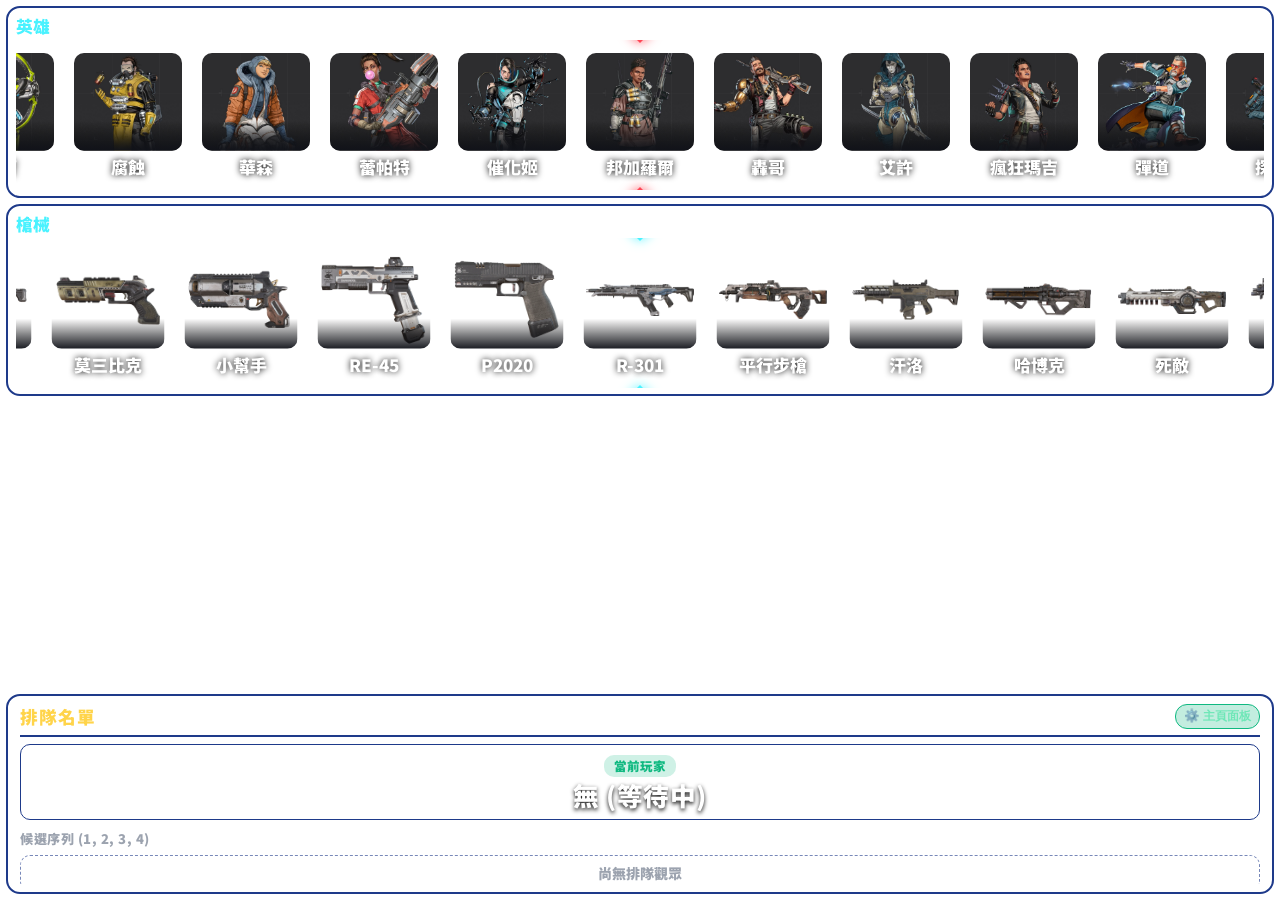
==== commit 82a162e3: "Audio: update default sound volume to 20% (0.20)" ====
--- a/index.html
+++ b/index.html
@@ -202,7 +202,7 @@
         <div id="tabSettings" class="tab-content">
           <div class="setting-group">
             <label for="volumeSlider">音效音量</label>
-            <input type="range" id="volumeSlider" min="0" max="1" step="0.05" value="0.65">
+            <input type="range" id="volumeSlider" min="0" max="1" step="0.05" value="0.20">
           </div>
 
           <div class="setting-group">
--- a/css/style.css
+++ b/css/style.css
@@ -86,12 +86,12 @@
   height: auto !important;
   min-height: auto !important;
   max-height: 200px;
-  background: rgba(10, 12, 18, 0.96);
-  border: 2px solid rgba(255, 212, 74, 0.6);
+  background: transparent;
+  border: 2px solid #1E3A8A;
   border-radius: var(--radius-lg);
   padding: 8px 12px;
   gap: 7px;
-  box-shadow: 0 4px 20px rgba(0, 0, 0, 0.9);
+  box-shadow: none;
   flex-direction: column;
   flex-shrink: 0;
 }
@@ -127,16 +127,15 @@
 /* Each reel card - full width vertical block */
 .hero-reel-card {
   width: 100%;
-  background: rgba(15, 17, 24, 0.94);
-  border: 2px solid rgba(255, 70, 85, 0.6);
+  background: transparent;
+  border: 2px solid #1E3A8A;
   border-radius: var(--radius-lg);
   padding: 6px 8px;
   display: flex;
   flex-direction: column;
   align-items: center;
   justify-content: center;
-  backdrop-filter: blur(10px);
-  box-shadow: 0 4px 20px rgba(0, 0, 0, 0.8);
+  box-shadow: none;
   flex-shrink: 0;
 }
 
@@ -171,7 +170,7 @@
   display: flex;
   justify-content: space-between;
   align-items: center;
-  border-bottom: 2px solid rgba(255, 212, 74, 0.5);
+  border-bottom: 2px solid #1E3A8A;
   padding-bottom: 6px;
   flex-shrink: 0;
 }
@@ -203,8 +202,8 @@
 
 /* Current Player Box - BIG and visible */
 .overlay-active-card {
-  background: rgba(16, 185, 129, 0.15);
-  border: 1.5px solid rgba(16, 185, 129, 0.5);
+  background: transparent;
+  border: 1.5px solid #1E3A8A;
   border-radius: var(--radius-md);
   padding: 10px 12px;
   display: flex;
@@ -268,8 +267,8 @@
   display: flex;
   align-items: center;
   gap: 8px;
-  background: rgba(255, 255, 255, 0.07);
-  border: 1px solid rgba(255, 255, 255, 0.15);
+  background: transparent;
+  border: 1px solid rgba(30, 58, 138, 0.6);
   padding: 7px 10px;
   border-radius: var(--radius-md);
   font-size: 1.05rem;
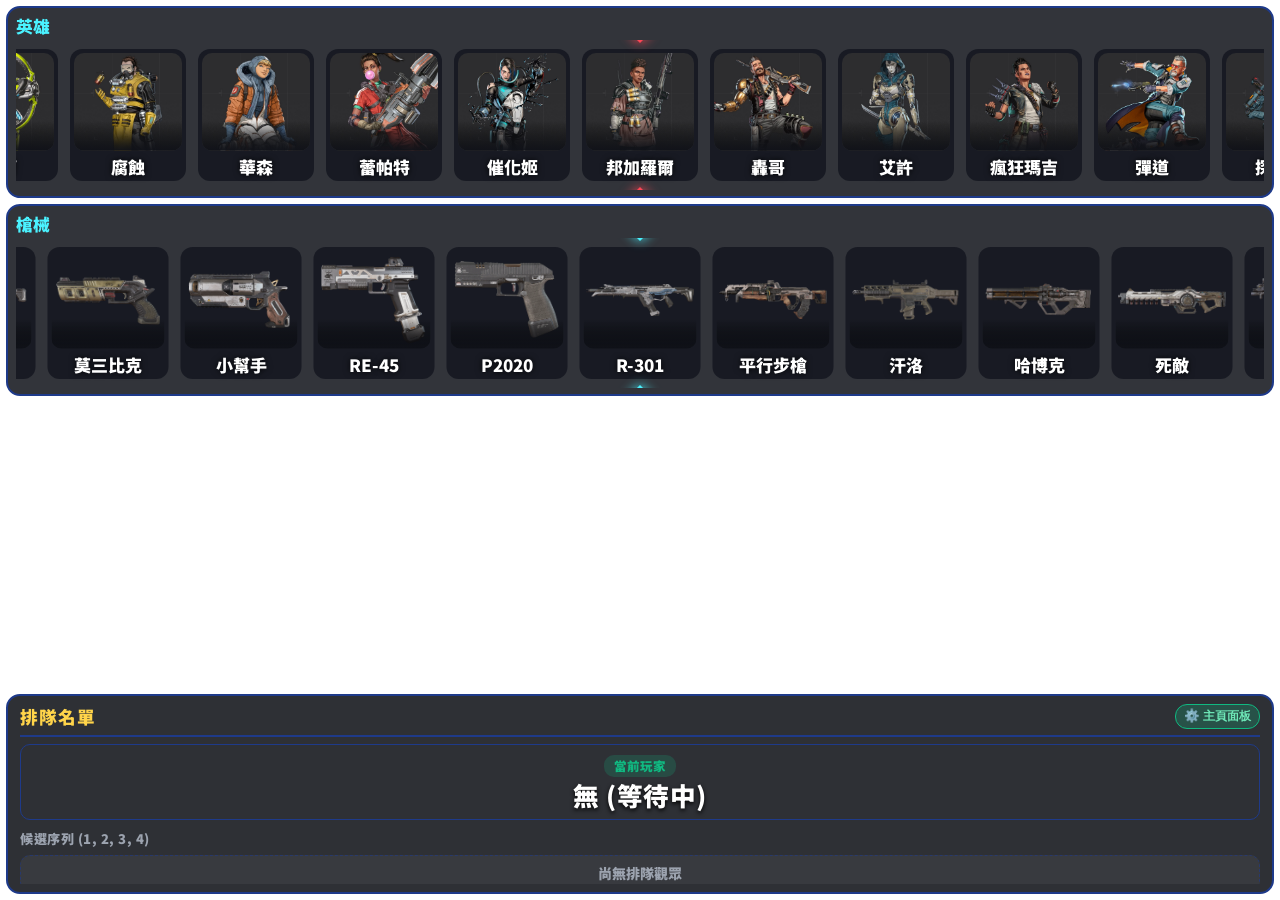
==== commit d2ad13f5: "UI: update Twitch setup text to '必須將「需要觀眾輸入文字」選項開啟方能正常運作'" ====
--- a/index.html
+++ b/index.html
@@ -166,7 +166,7 @@
             <label for="twitchRewardInput">忠誠點數兌換項目名稱</label>
             <input type="text" id="twitchRewardInput" value="抽隨機英雄和槍枝" placeholder="例如: 抽隨機英雄和槍枝" style="padding: 8px 12px; background: var(--apex-card); border: 1px solid var(--apex-border); color: #fff; border-radius: var(--radius-md);">
             <span style="font-size: 0.82rem; color: var(--accent-gold); line-height: 1.4; margin-top: 2px;">
-              ⚡ 免權限零設定說明：在 Twitch 後台建立此點數時，只需將「需要觀眾輸入文字」勾選開啟，即可開箱即用！
+              ⚡ 免權限零設定說明：在 Twitch 後台建立此點數時，必須將「需要觀眾輸入文字」選項開啟方能正常運作。
             </span>
           </div>
 
--- a/css/style.css
+++ b/css/style.css
@@ -86,7 +86,7 @@
   height: auto !important;
   min-height: auto !important;
   max-height: 200px;
-  background: transparent;
+  background: rgba(10, 12, 18, 0.85);
   border: 2px solid #1E3A8A;
   border-radius: var(--radius-lg);
   padding: 8px 12px;
@@ -127,7 +127,7 @@
 /* Each reel card - full width vertical block */
 .hero-reel-card {
   width: 100%;
-  background: transparent;
+  background: rgba(15, 17, 24, 0.85);
   border: 2px solid #1E3A8A;
   border-radius: var(--radius-lg);
   padding: 6px 8px;
@@ -267,7 +267,7 @@
   display: flex;
   align-items: center;
   gap: 8px;
-  background: transparent;
+  background: rgba(255, 255, 255, 0.05);
   border: 1px solid rgba(30, 58, 138, 0.6);
   padding: 7px 10px;
   border-radius: var(--radius-md);
